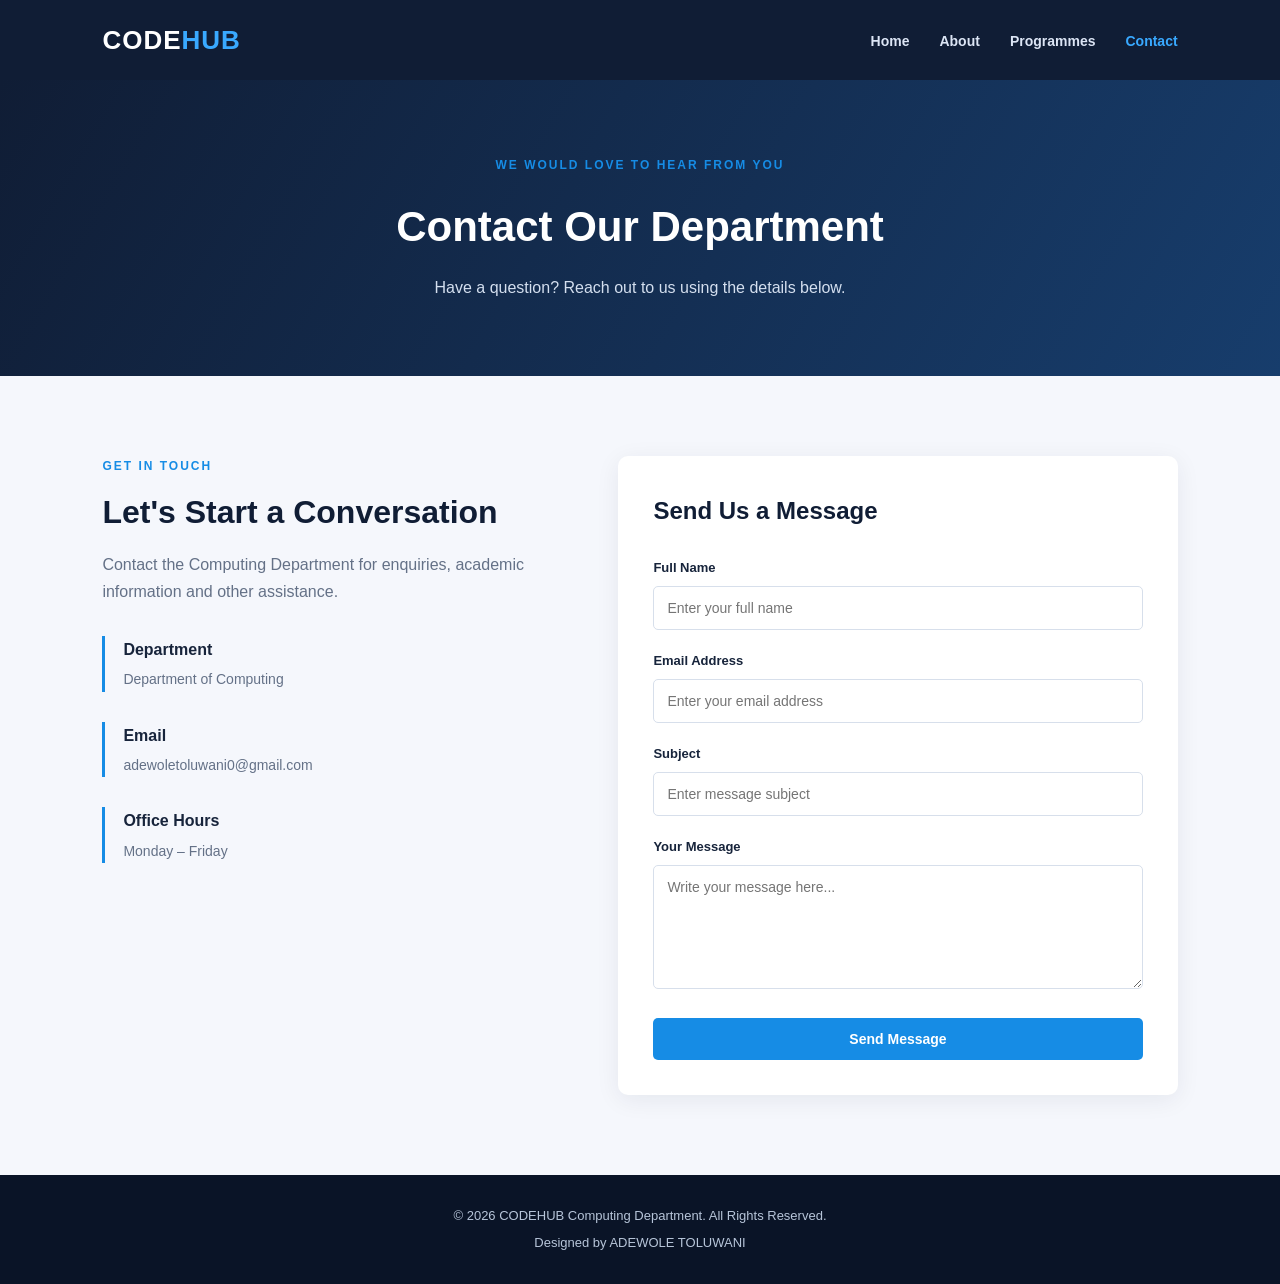
==== contact.html @ 2d65027b "initial commit - Computing Department website" ====
<!DOCTYPE html>
<html lang="en">
<head>
    <meta charset="UTF-8">
    <meta name="viewport" content="width=device-width, initial-scale=1.0">
    <title>Contact Us | CODEHUB</title>
    <link rel="stylesheet" href="style.css">
</head>
<body>

    <header>
        <nav class="navbar">
            <a href="index.html" class="logo">CODE<span>HUB</span></a>

            <ul class="nav-links">
                <li><a href="index.html">Home</a></li>
                <li><a href="about.html">About</a></li>
                <li><a href="programmes.html">Programmes</a></li>
                <li><a href="contact.html" class="active">Contact</a></li>
            </ul>
        </nav>
    </header>

    <main>
        <section class="page-banner">
            <p class="eyebrow">WE WOULD LOVE TO HEAR FROM YOU</p>
            <h1>Contact Our Department</h1>
            <p>Have a question? Reach out to us using the details below.</p>
        </section>

        <section class="contact-section section-padding">

            <div class="contact-info">
                <p class="eyebrow">GET IN TOUCH</p>
                <h2>Let's Start a Conversation</h2>
                <p>
                    Contact the Computing Department for enquiries,
                    academic information and other assistance.
                </p>

                <div class="contact-detail">
                    <h3>Department</h3>
                    <p>Department of Computing</p>
                </div>

                <div class="contact-detail">
                    <h3>Email</h3>
                    <p>adewoletoluwani0@gmail.com</p>
                </div>

                <div class="contact-detail">
                    <h3>Office Hours</h3>
                    <p>Monday – Friday</p>
                </div>
            </div>

            <form class="contact-form" action="#" method="post">
                <h2>Send Us a Message</h2>

                <label for="name">Full Name</label>
                <input type="text" id="name" name="name"
                    placeholder="Enter your full name" required>

                <label for="email">Email Address</label>
                <input type="email" id="email" name="email"
                    placeholder="Enter your email address" required>

                <label for="subject">Subject</label>
                <input type="text" id="subject" name="subject"
                    placeholder="Enter message subject" required>

                <label for="message">Your Message</label>
                <textarea id="message" name="message" rows="6"
                    placeholder="Write your message here..." required></textarea>

                <button type="submit" class="btn primary-btn">
                    Send Message
                </button>
            </form>

        </section>
    </main>

    <footer>
        <p>&copy; 2026 CODEHUB Computing Department. All Rights Reserved.</p>
        <p>Designed by ADEWOLE TOLUWANI</p>
    </footer>

</body>
</html>
---- style.css ----
/* =================================
   CODEHUB COMPUTING DEPARTMENT
   Designed by ADEWOLE TOLUWANI
================================= */

/* GENERAL STYLING */

* {
    margin: 0;
    padding: 0;
    box-sizing: border-box;
}

html {
    scroll-behavior: smooth;
}

body {
    font-family: Arial, Helvetica, sans-serif;
    background: #f5f7fc;
    color: #17243b;
    line-height: 1.7;
}

a {
    text-decoration: none;
}

.section-padding {
    padding: 80px 8%;
}

/* NAVIGATION BAR */

header {
    background: #101d35;
    padding: 18px 8%;
}

.navbar {
    display: flex;
    align-items: center;
    justify-content: space-between;
    flex-wrap: wrap;
    gap: 20px;
}

.logo {
    color: white;
    font-size: 26px;
    font-weight: 800;
    letter-spacing: 1px;
}

.logo span {
    color: #39a9ff;
}

.nav-links {
    display: flex;
    list-style: none;
    gap: 30px;
    flex-wrap: wrap;
}

.nav-links a {
    color: #dce5f5;
    font-size: 14px;
    font-weight: 600;
    transition: 0.3s;
}

.nav-links a:hover,
.nav-links a.active {
    color: #39a9ff;
}

/* HERO SECTION */

.hero {
    min-height: 520px;
    background: linear-gradient(120deg, #101d35, #173d6c);
    color: white;
    padding: 90px 8%;
    display: flex;
    justify-content: space-between;
    align-items: center;
    gap: 50px;
}

.hero-content {
    max-width: 620px;
}

.eyebrow {
    color: #168ce5;
    font-size: 12px;
    font-weight: 800;
    letter-spacing: 2px;
    margin-bottom: 15px;
}

.hero .eyebrow {
    color: #65c2ff;
}

.hero h1 {
    font-size: clamp(36px, 5vw, 58px);
    line-height: 1.15;
    margin-bottom: 22px;
}

.hero h1 span {
    color: #39a9ff;
}

.hero-content > p:not(.eyebrow) {
    color: #d4dfef;
    max-width: 550px;
    margin-bottom: 30px;
}

.hero-buttons {
    display: flex;
    gap: 15px;
    flex-wrap: wrap;
}

/* BUTTONS */

.btn {
    display: inline-block;
    border: none;
    border-radius: 5px;
    padding: 13px 24px;
    font-size: 14px;
    font-weight: 700;
    cursor: pointer;
    transition: 0.3s;
}

.primary-btn {
    background: #168ce5;
    color: white;
}

.primary-btn:hover {
    background: #0872c1;
}

.outline-btn {
    border: 1px solid #ffffff;
    color: white;
}

.outline-btn:hover {
    background: white;
    color: #101d35;
}

/* HERO FEATURE CARD */

.hero-card {
    background: rgba(255, 255, 255, 0.09);
    border: 1px solid rgba(255, 255, 255, 0.2);
    border-radius: 15px;
    padding: 45px 35px;
    width: 300px;
    text-align: center;
}

.code-symbol {
    font-size: 75px;
    color: #39a9ff;
    font-weight: bold;
    margin-bottom: 15px;
}

.hero-card h2 {
    font-size: 22px;
    margin-bottom: 10px;
}

.hero-card p {
    color: #d4dfef;
}

/* SECTION HEADINGS */

.section-heading {
    text-align: center;
    margin-bottom: 40px;
}

.section-heading h2,
.about-intro h2,
.objectives h2,
.contact-info h2 {
    font-size: 32px;
    color: #101d35;
    line-height: 1.3;
}

/* WELCOME SECTION */

.welcome {
    text-align: center;
}

.welcome-text {
    max-width: 800px;
    margin: auto;
    color: #647187;
}

/* INFORMATION CARDS */

.highlights {
    background: #edf2fa;
}

.card-container {
    display: grid;
    grid-template-columns: repeat(3, 1fr);
    gap: 25px;
}

.info-card {
    background: white;
    padding: 32px 25px;
    border-radius: 10px;
    border-bottom: 4px solid #168ce5;
    box-shadow: 0 5px 20px rgba(16, 29, 53, 0.06);
    transition: 0.3s;
}

.info-card:hover {
    transform: translateY(-7px);
    box-shadow: 0 12px 25px rgba(16, 29, 53, 0.12);
}

.card-icon {
    width: 55px;
    height: 55px;
    background: #e5f3ff;
    color: #168ce5;
    border-radius: 10px;
    display: flex;
    align-items: center;
    justify-content: center;
    font-size: 25px;
    font-weight: bold;
    margin-bottom: 20px;
}

.info-card h3 {
    font-size: 19px;
    margin-bottom: 12px;
    color: #101d35;
}

.info-card p {
    font-size: 14px;
    color: #647187;
}

/* PAGE BANNER */

.page-banner {
    background: linear-gradient(120deg, #101d35, #173d6c);
    padding: 75px 8%;
    text-align: center;
    color: white;
}

.page-banner h1 {
    font-size: 42px;
    margin-bottom: 12px;
}

.page-banner p:not(.eyebrow) {
    color: #d4dfef;
}

/* ABOUT PAGE */

.about-intro {
    max-width: 850px;
    margin: 0 auto 45px;
    text-align: center;
}

.about-intro > p:last-child {
    color: #647187;
    margin-top: 20px;
}

.mission-grid {
    display: grid;
    grid-template-columns: repeat(2, 1fr);
    gap: 25px;
}

.objectives {
    background: #edf2fa;
    text-align: center;
}

.objective-list {
    max-width: 650px;
    margin: 30px auto 0;
    text-align: left;
    list-style: none;
}

.objective-list li {
    background: white;
    padding: 15px 20px;
    margin-bottom: 12px;
    border-left: 4px solid #168ce5;
    border-radius: 5px;
}

/* PROGRAMMES PAGE */

.programmes-section {
    background: #f5f7fc;
}

.programme-card {
    position: relative;
}

.course-label {
    display: inline-block;
    margin-top: 18px;
    padding: 5px 12px;
    border-radius: 20px;
    background: #e5f3ff;
    color: #0872c1;
    font-size: 11px;
    font-weight: bold;
}

/* CALL TO ACTION */

.call-to-action {
    background: #101d35;
    color: white;
    text-align: center;
    padding: 65px 8%;
}

.call-to-action h2 {
    font-size: 30px;
    margin-bottom: 12px;
}

.call-to-action p {
    color: #d4dfef;
    margin-bottom: 25px;
}

/* CONTACT PAGE */

.contact-section {
    display: grid;
    grid-template-columns: 1fr 1.2fr;
    gap: 50px;
}

.contact-info > p:not(.eyebrow) {
    color: #647187;
    margin-top: 18px;
}

.contact-detail {
    margin-top: 30px;
    padding-left: 18px;
    border-left: 3px solid #168ce5;
}

.contact-detail h3 {
    font-size: 16px;
    margin-bottom: 5px;
}

.contact-detail p {
    color: #647187;
    font-size: 14px;
}

.contact-form {
    background: white;
    padding: 35px;
    border-radius: 10px;
    box-shadow: 0 5px 25px rgba(16, 29, 53, 0.07);
}

.contact-form h2 {
    margin-bottom: 25px;
    color: #101d35;
}

.contact-form label {
    display: block;
    margin-bottom: 7px;
    font-weight: bold;
    font-size: 13px;
}

.contact-form input,
.contact-form textarea {
    width: 100%;
    padding: 13px;
    margin-bottom: 20px;
    border: 1px solid #d7dfeb;
    border-radius: 5px;
    font-family: inherit;
    font-size: 14px;
    outline: none;
}

.contact-form input:focus,
.contact-form textarea:focus {
    border-color: #168ce5;
}

.contact-form textarea {
    resize: vertical;
}

.contact-form button {
    width: 100%;
}

/* FOOTER */

footer {
    background: #0a1427;
    color: #b7c5d9;
    padding: 25px 8%;
    text-align: center;
    font-size: 13px;
}

footer p {
    margin: 5px 0;
}

/* RESPONSIVE DESIGN */

@media (max-width: 900px) {

    .hero {
        flex-direction: column;
        align-items: flex-start;
    }

    .hero-card {
        width: 100%;
    }

    .card-container {
        grid-template-columns: repeat(2, 1fr);
    }

    .contact-section {
        grid-template-columns: 1fr;
    }
}

@media (max-width: 600px) {

    header {
        padding: 18px 5%;
    }

    .navbar {
        flex-direction: column;
    }

    .nav-links {
        justify-content: center;
        gap: 15px;
    }

    .hero {
        padding: 65px 6%;
    }

    .hero h1 {
        font-size: 36px;
    }

    .hero-card {
        padding: 30px 20px;
    }

    .section-padding {
        padding: 55px 6%;
    }

    .card-container,
    .mission-grid {
        grid-template-columns: 1fr;
    }

    .page-banner {
        padding: 55px 6%;
    }

    .page-banner h1 {
        font-size: 32px;
    }

    .section-heading h2,
    .about-intro h2,
    .objectives h2,
    .contact-info h2 {
        font-size: 26px;
    }

    .contact-form {
        padding: 22px;
    }

    .call-to-action h2 {
        font-size: 25px;
    }
}
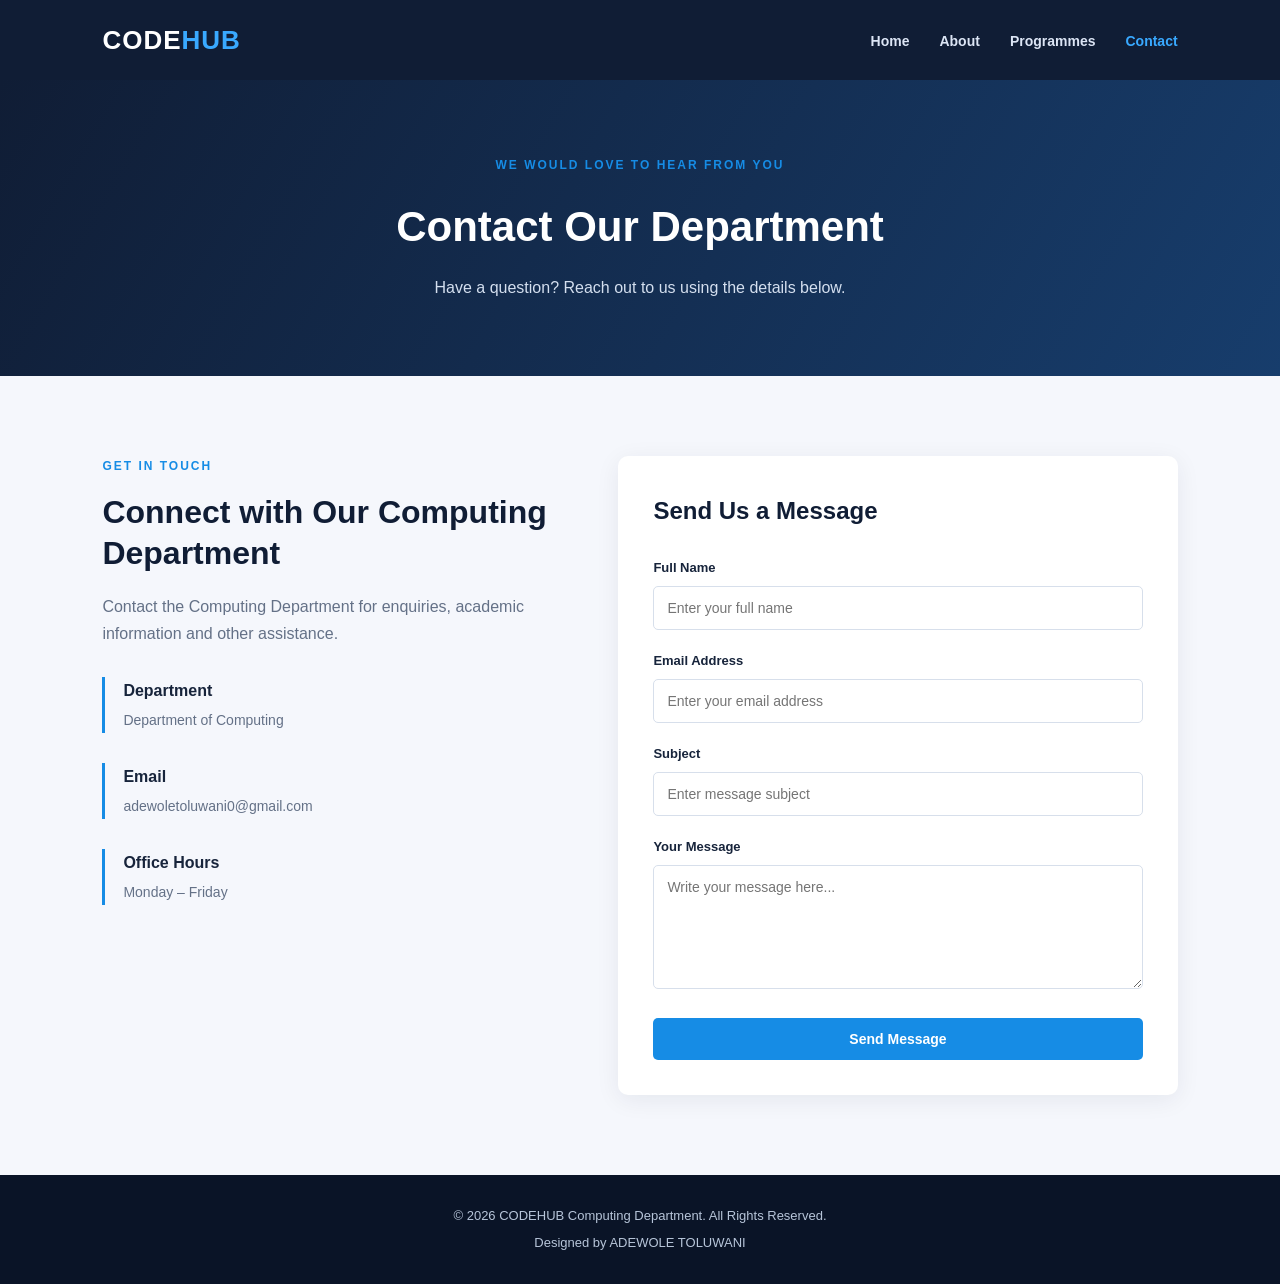
==== commit cb4dc7b3: "Update contact-page information" ====
--- a/contact.html
+++ b/contact.html
@@ -32,7 +32,7 @@
 
             <div class="contact-info">
                 <p class="eyebrow">GET IN TOUCH</p>
-                <h2>Let's Start a Conversation</h2>
+                <h2>Connect with Our Computing Department</h2>
                 <p>
                     Contact the Computing Department for enquiries,
                     academic information and other assistance.
@@ -45,7 +45,7 @@
 
                 <div class="contact-detail">
                     <h3>Email</h3>
-                    <p>adewoletoluwani0@gmail.com</p>
+                    <p>adewoletoluwani0@gmail.com </p>
                 </div>
 
                 <div class="contact-detail">
